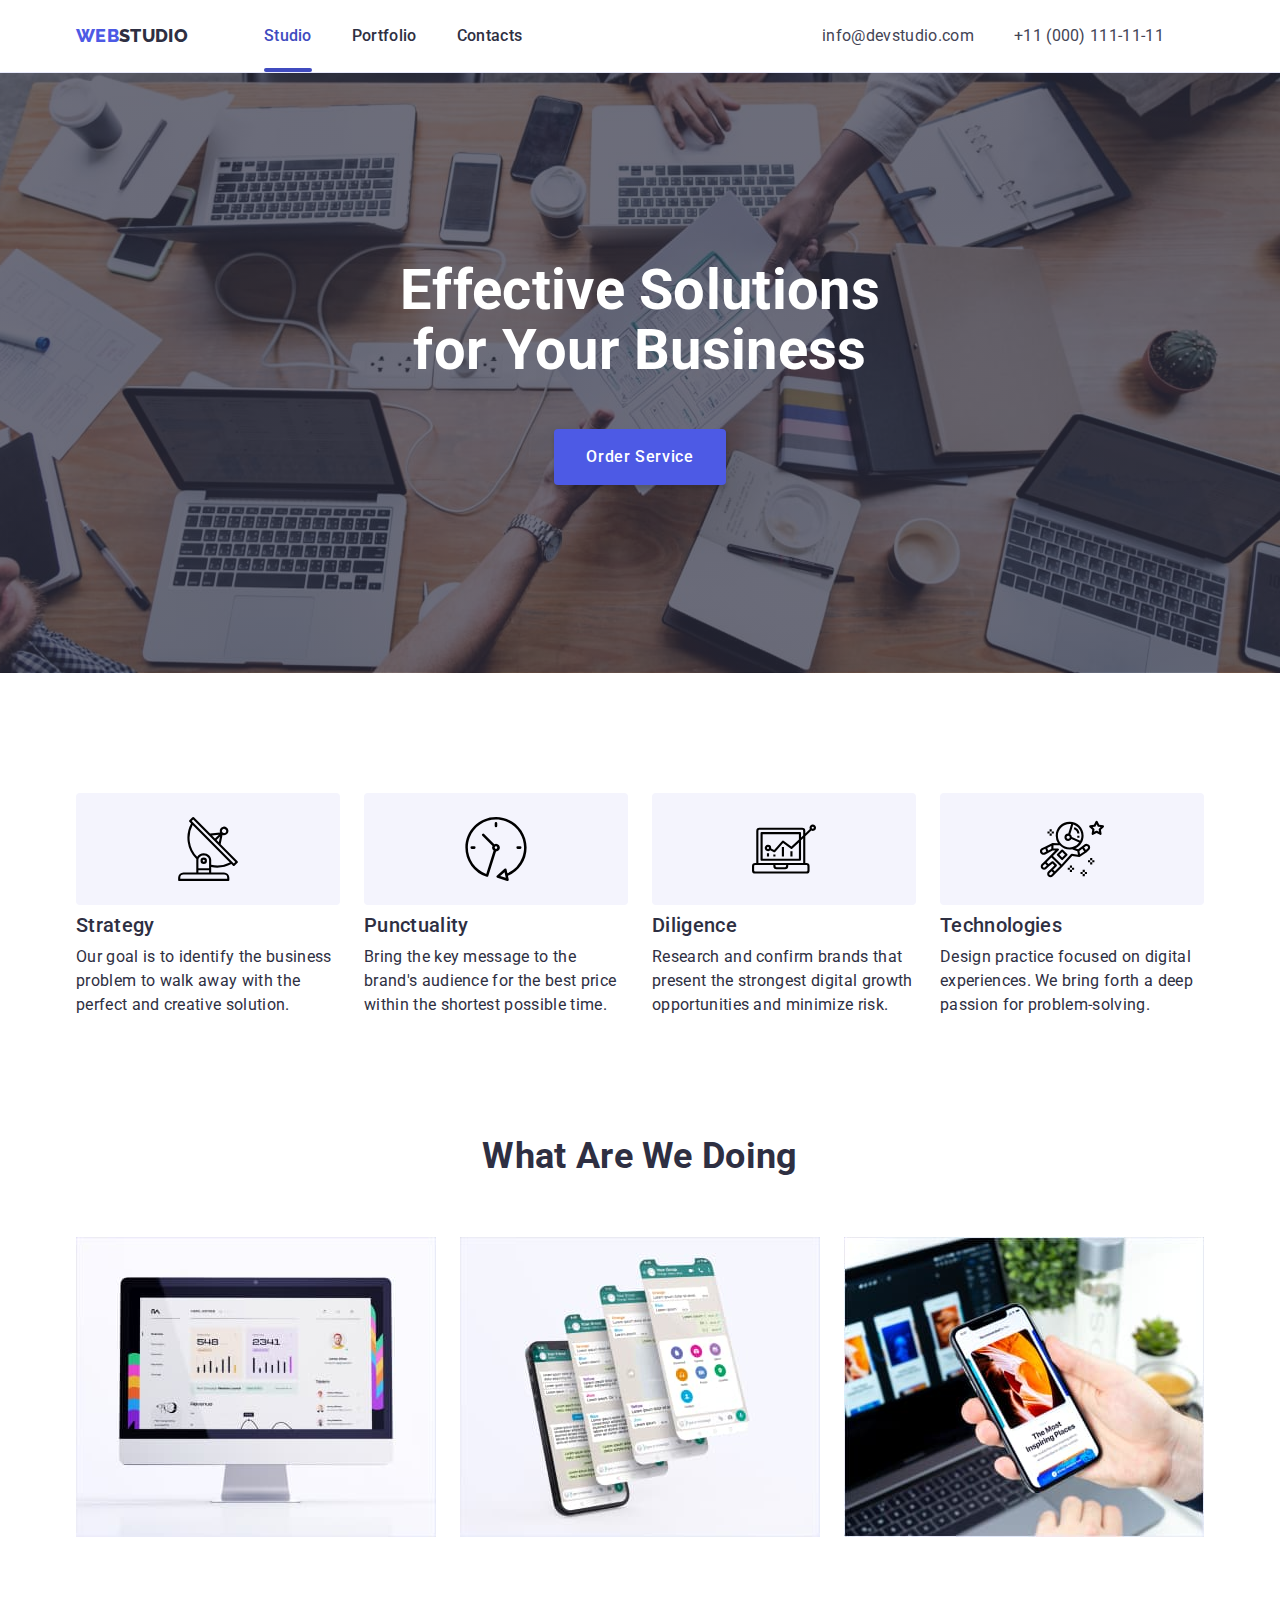
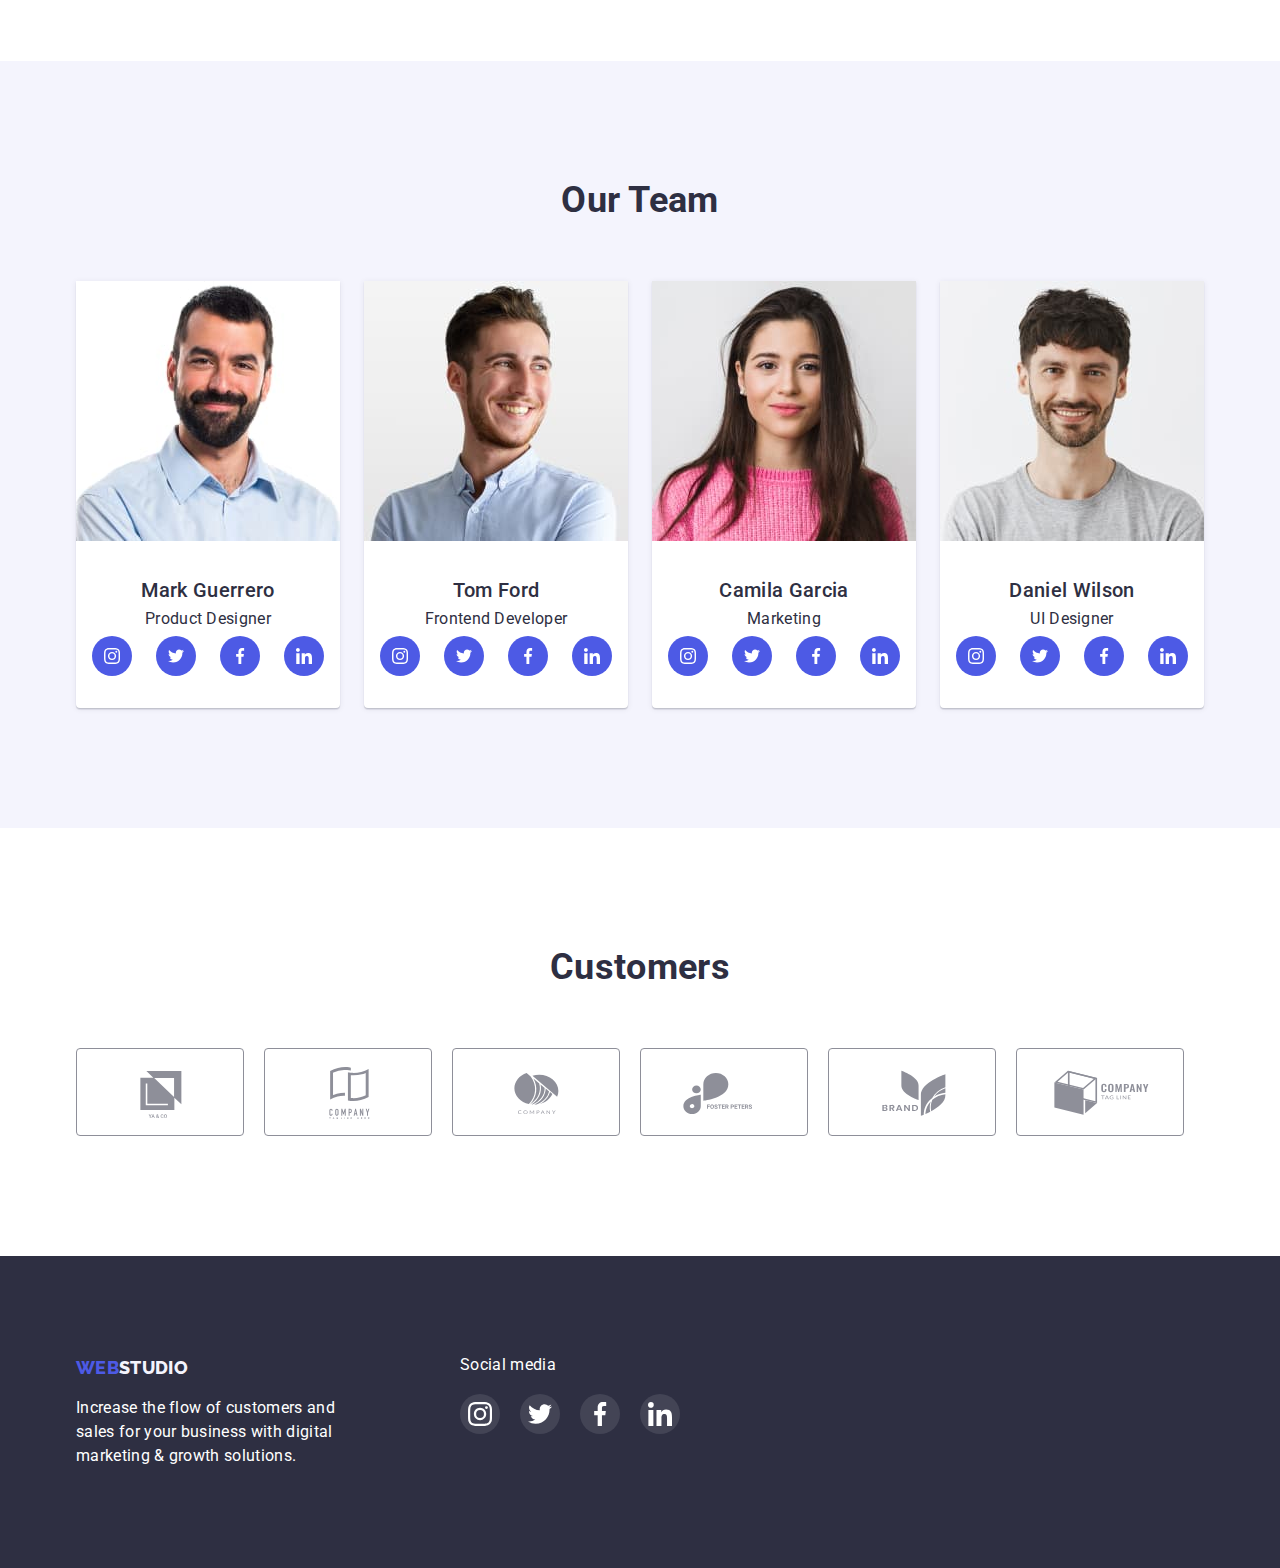
==== index.html @ 341cc543 "hw#6" ====
<!DOCTYPE html>
<html lang="en">

<head>
    <meta charset="UTF-8">
    <meta http-equiv="X-UA-Compatible" content="IE=edge">
    <meta name="viewport" content="width=device-width, initial-scale=1.0">
    <title>WebStudio</title>
    <link rel="stylesheet" href="https://cdn.jsdelivr.net/npm/modern-normalize@1.1.0/modern-normalize.min.css">
    <link rel="stylesheet" href="./css/styles.css">
    <link rel="preconnect" href="https://fonts.googleapis.com">
    <link rel="preconnect" href="https://fonts.gstatic.com" crossorigin>
    <link
        href="https://fonts.googleapis.com/css2?family=Raleway:wght@800&family=Roboto:wght@400;500;700;900&display=swap"
        rel="stylesheet">
</head>

<body>

    <!-- header -->

    <header>
        <div class="container header-div">
            <a class="logo point" href="./index.html">Web<span class="header-logo">Studio</span></a>
            <nav>
                <ul class="menu-list">
                    <li class="menu-items point">
                        <a class="menu-link current point" href="./index.html">Studio</a>
                    </li>

                    <li class="menu-items point">
                        <a class="menu-link point" href="./portfolio.html">Portfolio</a>
                    </li>

                    <li class="menu-items point">
                        <a class="menu-link point" href="#">Contacts</a>
                    </li>
                </ul>
            </nav>

            <address class="contact">
                <ul class="contact-list">
                    <li class="contact-items point">
                        <a class="contact-link point" href="mailto:info@devstudio.com">info@devstudio.com
                        </a>
                    </li>
                    <li class="contact-items point">
                        <a class="contact-link point" href="tel:+110001111111">+11 (000)
                            111-11-11
                        </a>
                    </li>
                </ul>
            </address>
        </div>

    </header>
    <main>

        <!-- hero -->

        <section class="hero">
            <div class="container">
                <h1 class="hero-title">Effective Solutions
                    for Your Business
                </h1>
                <button data-modal-open class="hero-btn" type="button">Order Service</button>
            </div>
        </section>


        <!-- quality -->

        <section class="section quality">
            <div class="container">
                <ul class="quality-list">
                    <li class="quality-items point">
                        <div class="svg">
                            <svg class="quality-img" width="64" height="64">
                                <use href="./images/icons.svg#icon-antenna"></use>
                            </svg>
                        </div>
                        <h3 class="text-title quality-title">Strategy</h3>
                        <p class="text">Our goal is to identify the business
                            problem to walk away with the perfect and creative solution.
                        </p>
                    </li>
                    <li class="quality-items point">
                        <div class="svg">
                            <svg class="quality-img" width="64" height="64">
                                <use href="./images/icons.svg#icon-clock"></use>
                            </svg>
                        </div>
                        <h3 class="text-title quality-title">Punctuality</h3>
                        <p class="text">Bring the key message to the brand's audience for the best price within the
                            shortest
                            possible
                            time.
                        </p>
                    </li>
                    <li class="quality-items point">
                        <div class="svg">
                            <svg class="quality-img" width="64" height="64">
                                <use href="./images/icons.svg#icon-diagram"></use>
                            </svg>
                        </div>
                        <h3 class="text-title quality-title">Diligence</h3>
                        <p class="text">Research and confirm brands that present the strongest digital growth
                            opportunities
                            and minimize
                            risk.
                        </p>
                    </li>
                    <li class="quality-items point">
                        <div class="svg">
                            <svg class="quality-img" width="64" height="64">
                                <use href="./images/icons.svg#icon-astronaut"></use>
                            </svg>
                        </div>
                        <h3 class="text-title quality-title">Technologies</h3>
                        <p class="text">Design practice focused on digital experiences. We bring forth a deep passion
                            for
                            problem-solving.
                        </p>
                    </li>
                </ul>
            </div>
        </section>



        <!-- specialization -->

        <section class="section specialization">
            <div class="container">
                <h2 class="section-title">What are we doing</h2>
                <ul class="specialization-list point">
                    <li class="specialization-items">
                        <img src="./images/desktop-computer.jpg" alt="desktop computer" width="360">
                    </li>
                    <li class="specialization-items">
                        <img src="./images/phone-screens.jpg" alt="phone screens" width="360">
                    </li>
                    <li class="specialization-items">
                        <img src="./images/phone-pc.jpg" alt="phone and PC connection" width="360">
                    </li>
                </ul>
            </div>
        </section>



        <!-- team -->

        <section class="section team">
            <div class="container">
                <h2 class="section-title">Our Team</h2>

                <ul class="team-list point">

                    <li class="team-items">
                        <img src="./images/photo-mark.jpg" alt="photo Mark" width="264">
                        <div class="wrap">
                            <h3 class="text-title">Mark Guerrero</h3>
                            <p class="team-text">Product Designer</p>
                            <ul class="team-contacts-list">
                                <li class="team-contacts point">
                                    <a href="https://www.instagram.com/" target="_blank"
                                        class="team-contacts-link" aria-label="Instagram">
                                        <svg class="team-contacts-icon" width="16px" height="16px">
                                            <use href="./images/icons.svg#icon-inst"></use>
                                        </svg>
                                    </a>
                                </li>
                                <li class="team-contacts point">
                                    <a href="https://twitter.com/" target="_blank"
                                        class="team-contacts-link" aria-label="Twitter">
                                        <svg class="team-contacts-icon" width="16px" height="16px">
                                            <use href="./images/icons.svg#icon-twt"></use>
                                        </svg>
                                    </a>
                                </li>
                                <li class="team-contacts point">
                                    <a href="https://www.facebook.com/" target="_blank"
                                        class="team-contacts-link" aria-label="Facebook">
                                        <svg class="team-contacts-icon" width="16px" height="16px">
                                            <use href="./images/icons.svg#icon-fb"></use>
                                        </svg>
                                    </a>
                                </li>
                                <li class="team-contacts point">
                                    <a href="https://www.linkedin.com/" target="_blank"
                                        class="team-contacts-link" aria-label="Linkedin">
                                        <svg class="team-contacts-icon" width="16px" height="16px">
                                            <use href="./images/icons.svg#icon-ld"></use>
                                        </svg>
                                    </a>
                                </li>
                            </ul>
                        </div>

                    </li>
                    <li class="team-items">
                        <img src="./images/photo-tom.jpg" alt="photo Tom" width="264">
                        <div class="wrap">
                            <h3 class="text-title">Tom Ford</h3>
                            <p class="team-text">Frontend Developer</p>
                            <ul class="team-contacts-list">
                                <li class="team-contacts point">
                                    <a href="https://www.instagram.com/" target="_blank"
                                        class="team-contacts-link" aria-label="Instagram">
                                        <svg class="team-contacts-icon" width="16px" height="16px">
                                            <use href="./images/icons.svg#icon-inst"></use>
                                        </svg>
                                    </a>
                                </li>
                                <li class="team-contacts point">
                                    <a href="https://twitter.com/" target="_blank"
                                        class="team-contacts-link" aria-label="Twitter">
                                        <svg class="team-contacts-icon" width="16px" height="16px">
                                            <use href="./images/icons.svg#icon-twt"></use>
                                        </svg>
                                    </a>
                                </li>
                                <li class="team-contacts point">
                                    <a href="https://www.facebook.com/" target="_blank"
                                        class="team-contacts-link" aria-label="Facebook">
                                        <svg class="team-contacts-icon" width="16px" height="16px">
                                            <use href="./images/icons.svg#icon-fb"></use>
                                        </svg>
                                    </a>
                                </li>
                                <li class="team-contacts point">
                                    <a href="https://www.linkedin.com/" target="_blank"
                                        class="team-contacts-link" aria-label="Linkedin">
                                        <svg class="team-contacts-icon" width="16px" height="16px">
                                            <use href="./images/icons.svg#icon-ld"></use>
                                        </svg>
                                    </a>
                                </li>
                            </ul>
                        </div>

                    </li>
                    <li class="team-items">
                        <img src="./images/photo-camila.jpg" alt="photo Camila" width="264">
                        <div class="wrap">
                            <h3 class="text-title">Camila Garcia</h3>
                            <p class="team-text">Marketing</p>
                            <ul class="team-contacts-list">
                                <li class="team-contacts point">
                                    <a href="https://www.instagram.com/" target="_blank"
                                        class="team-contacts-link" aria-label="Instagram">
                                        <svg class="team-contacts-icon" width="16px" height="16px">
                                            <use href="./images/icons.svg#icon-inst"></use>
                                        </svg>
                                    </a>
                                </li>
                                <li class="team-contacts point">
                                    <a href="https://twitter.com/" target="_blank"
                                        class="team-contacts-link" aria-label="Twitter">
                                        <svg class="team-contacts-icon" width="16px" height="16px">
                                            <use href="./images/icons.svg#icon-twt"></use>
                                        </svg>
                                    </a>
                                </li>
                                <li class="team-contacts point">
                                    <a href="https://www.facebook.com/" target="_blank"
                                        class="team-contacts-link" aria-label="Facebook">
                                        <svg class="team-contacts-icon" width="16px" height="16px">
                                            <use href="./images/icons.svg#icon-fb"></use>
                                        </svg>
                                    </a>
                                </li>
                                <li class="team-contacts point">
                                    <a href="https://www.linkedin.com/" target="_blank"
                                        class="team-contacts-link" aria-label="Linkedin">
                                        <svg class="team-contacts-icon" width="16px" height="16px">
                                            <use href="./images/icons.svg#icon-ld"></use>
                                        </svg>
                                    </a>
                                </li>
                            </ul>
                        </div>

                    </li>
                    <li class="team-items">
                        <img src="./images/photo-daniel.jpg" alt="photo Daniel" width="264">
                        <div class="wrap">
                            <h3 class="text-title">Daniel Wilson</h3>
                            <p class="team-text">UI Designer</p>
                            <ul class="team-contacts-list">
                                <li class="team-contacts point">
                                    <a href="https://www.instagram.com/" target="_blank"
                                        class="team-contacts-link" aria-label="Instagram">
                                        <svg class="team-contacts-icon" width="16px" height="16px">
                                            <use href="./images/icons.svg#icon-inst"></use>
                                        </svg>
                                    </a>
                                </li>
                                <li class="team-contacts point">
                                    <a href="https://twitter.com/" target="_blank"
                                        class="team-contacts-link" aria-label="Twitter">
                                        <svg class="team-contacts-icon" width="16px" height="16px">
                                            <use href="./images/icons.svg#icon-twt"></use>
                                        </svg>
                                    </a>
                                </li>
                                <li class="team-contacts point">
                                    <a href="https://www.facebook.com/" target="_blank"
                                        class="team-contacts-link" aria-label="Facebook">
                                        <svg class="team-contacts-icon" width="16px" height="16px">
                                            <use href="./images/icons.svg#icon-fb"></use>
                                        </svg>
                                    </a>
                                </li>
                                <li class="team-contacts point">
                                    <a href="https://www.linkedin.com/" target="_blank"
                                        class="team-contacts-link" aria-label="Linkedin">
                                        <svg class="team-contacts-icon" width="16px" height="16px">
                                            <use href="./images/icons.svg#icon-ld"></use>
                                        </svg>
                                    </a>
                                </li>
                            </ul>
                        </div>

                    </li>
                </ul>
            </div>
        </section>


        <!-- customers -->

        <section class="section customers">
            <div class="container">
                <h2 class="section-title">Customers</h2>
                <ul class="customers-list">
                    <li class="customers-items point">
                        <a href="#" class="customers-link" aria-label="company-1">
                            <svg class="customers-svg" width="104" height="56">
                                <use href="./images/icons.svg#icon-Logo-1"></use>
                            </svg>
                        </a>

                    </li>
                    <li class="customers-items point">
                        <a href="#" class="customers-link" aria-label="company-2">
                            <svg class="customers-svg" width="104px" height="56px">
                                <use href="./images/icons.svg#icon-Logo-2"></use>
                            </svg>
                        </a>
                    </li>
                    <li class="customers-items point">
                        <a href="#" class="customers-link" aria-label="company-3">
                            <svg class="customers-svg" width="104px" height="56px">
                                <use href="./images/icons.svg#icon-Logo-3"></use>
                            </svg>
                        </a>
                    </li>
                    <li class="customers-items point">
                        <a href="#" class="customers-link" aria-label="company-4">
                            <svg class="customers-svg" width="104px" height="56px">
                                <use href="./images/icons.svg#icon-Logo-4"></use>
                            </svg>
                        </a>
                    </li>
                    <li class="customers-items point">
                        <a href="#" class="customers-link" aria-label="company-5">
                            <svg class="customers-svg" width="104px" height="56px">
                                <use href="./images/icons.svg#icon-Logo-5"></use>
                            </svg>
                        </a>
                    </li>
                    <li class="customers-items point">
                        <a href="#" class="customers-link" aria-label="company-6">
                            <svg class="customers-svg" width="104px" height="56px">
                                <use href="./images/icons.svg#icon-Logo-6"></use>
                            </svg>
                        </a>
                    </li>
                </ul>
            </div>
        </section>
    </main>


    <!-- footer -->

    <footer class="foot">
        <div class="container cont-foot">
            <div class="logo-footer">
                <a class="logo-foot point" href="#">Web<span class="footer-logo">Studio</span></a>
                <p class="footer-text">Increase the flow of customers and sales for your business with digital marketing
                    &
                    growth solutions.
                </p>
            </div>

            <div class="foot-link">
                <p class="soc-text">Social media</p>
                <ul class="foot-list">
                    <li class="foot-soc">
                        <a href="https://www.instagram.com/" target="_blank" class="social-link"
                            aria-label="Instagram link">
                            <svg class="social-links" width="24px" height="24px">
                                <use href="./images/icons.svg#icon-inst"></use>
                            </svg>
                        </a>
                    </li>

                    <li class="foot-soc">
                        <a href="https://twitter.com/" target="_blank" class="social-link"
                            aria-label="Twitter link">
                            <svg class="social-links" width="24px" height="24px">
                                <use href="./images/icons.svg#icon-twt"></use>
                            </svg>
                        </a>
                    </li>
                    <li class="foot-soc">
                        <a href="https://www.facebook.com/" target="_blank" class="social-link"
                            aria-label="Facebook link">
                            <svg class="social-links" width="24px" height="24px">
                                <use href="./images/icons.svg#icon-fb"></use>
                            </svg>
                        </a>
                    </li>
                    <li class="foot-soc">
                        <a href="https://www.linkedin.com/" target="_blank" class="social-link"
                            aria-label="Linkedin link">
                            <svg class="social-links" width="24px" height="24px">
                                <use href="./images/icons.svg#icon-ld"></use>
                            </svg>
                        </a>
                    </li>
                </ul>
            </div>
        </div>
    </footer>
    <!-- modal window -->
    <div data-modal class="backdrop-modal is-hidden">
        <div class="modal">
            <button data-modal-close class="modal-btn" type="button">
                <svg class="modal-icon" width="8" height="8">
                    <use href="./images/icons.svg#close"></use>
                </svg>
            </button>
        </div>
    </div>
    <script src="./js/modal.js"></script>
</body>

</html>
---- css/styles.css ----
:root {
    --primary-text-color: #2E2F42;
    --link-color: #434455;
    --logo-btn-color: #4D5AE5;
    --hover-focus-color: #404BBF;
    --footerlogo-bcg-color: #F4F4FD;
    --white-color: #ffffff;
    --filter-btn: #E7E9FC;
    --hover-footer: #31D0AA;

}

body {
    font-family: "Roboto", sans-serif;
    letter-spacing: 0.02em;
    color: var(--primary-text-color);
    background-color: var(--white-color);
}

h1,
h2,
h3,
h4,
h5,
h6 {
    margin: 0;
    padding: 0;
}

p {
    margin: 0;
    padding: 0;
}

ul {
    margin: 0;
    padding: 0;
}

/* контейнер задає область контенту */
.container {
    width: 1158px;
    padding-left: 15px;
    padding-right: 15px;
    margin-left: auto;
    margin-right: auto;
}

/* приховати підкреслення/крапку */
.point {
    text-decoration: none;
    list-style-type: none;
}




/* header */

header {
    border-bottom: 1px solid var(--filter-btn);
}

.logo {
    font-family: "Raleway", sans-serif;
    font-weight: 800;
    font-size: 18px;
    line-height: 1.33;
    color: var(--logo-btn-color);
    text-transform: uppercase;
}

.header-logo {
    color: var(--primary-text-color);
}

.header-div {
    display: flex;
    align-items: center;
}


.footer-logo {
    color: var(--footerlogo-bcg-color);
}

.menu-list {
    font-family: 'Roboto';
    font-weight: 500;
    font-size: 16px;
    line-height: 1.5;
    letter-spacing: 0.02em;
    color: var(--primary-text-color);
    display: flex;
    margin-left: 76px;
}

.menu-link {
    color: var(--primary-text-color);
    display: block;
    padding: 24px 0;
    margin-right: 40px;
    position: relative;
    transition-duration: 250ms;
    transition-property: color;
    transition-timing-function: cubic-bezier(0.4, 0, 0.2, 1);

}

.menu-link:hover,
.menu-link:focus {
    color: var(--hover-focus-color);
}

.current {
    color: var(--hover-focus-color);
}

.menu-link.current::after {
    position: absolute;
    bottom: 0;
    content: '';
    display: block;
    width: 100%;
    height: 4px;
    border-radius: 4px;
    background-color: var(--hover-focus-color);
}

.contact {
    margin-left: auto;
}


.contact-list {
    line-height: 1.5;
    letter-spacing: 0.02em;
    color: var(--link-color);
    display: flex;
}

.contact-link {
    font-style: normal;
    color: var(--link-color);
    display: block;
    transition-duration: 250ms;
    transition-property: color;
    transition-timing-function: cubic-bezier(0.4, 0, 0.2, 1);
}

.contact-link:hover,
.contact-link:focus {
    color: var(--hover-focus-color);
}

.contact-items {
    margin-right: 40px;
}

/* hero */
.hero {
    background-color: var(--primary-text-color);
    padding-top: 188px;
    padding-bottom: 188px;
    text-align: center;
    background-image: linear-gradient(rgba(46, 47, 66, 0.7), rgba(46, 47, 66, 0.7)), url(../images/hero/people-office\ 1.jpg);
    max-width: 1440px;
    background-repeat: no-repeat;
    background-position: center;
    margin-left: auto;
    margin-right: auto;
}

.backdrop {
    background-image: linear-gradient(rgba(46, 47, 66, 0.7), rgba(46, 47, 66, 0.7)), url(../images/hero/people-office\ 1.jpg);
    background-repeat: no-repeat;
    text-align: center;
    width: 100%;
    height: 100%;
}

.hero-title {
    font-size: 56px;
    line-height: 1.07;
    text-align: center;
    color: var(--white-color);
    margin-bottom: 48px;
    max-width: 496px;
    margin-left: auto;
    margin-right: auto;
}

.hero-btn {
    background-color: var(--logo-btn-color);
    color: var(--white-color);
    font-family: 'Roboto', sans-serif;
    font-weight: 500;
    font-size: 16px;
    line-height: 1.5;
    letter-spacing: 0.04em;
    cursor: pointer;
    box-shadow: 0px 4px 4px rgba(0, 0, 0, 0.15);
    border-radius: 4px;
    border: none;
    padding: 16px 32px;
    transition-duration: 250ms;
    transition-property: background, box-shadow;
    transition-timing-function: cubic-bezier(0.4, 0, 0.2, 1);
}

.hero-btn:hover,
.hero-btn:focus {
    background: var(--hover-focus-color);
    box-shadow: 0px 1px 6px rgba(46, 47, 66, 0.08);
    border-radius: 4px;
    letter-spacing: 0.04em;

}

.text-title {
    font-weight: 500;
    font-size: 20px;
    line-height: 1.2;
}

.text {
    font-size: 16px;
    line-height: 1.5;
    margin-top: 8px;
}

.section-title {
    font-size: 36px;
    line-height: 1.11;
    text-align: center;
    text-transform: capitalize;
    margin-bottom: 60px;
}

.section {
    padding-top: 120px;
    padding-bottom: 120px;
}

.quality-list {
    display: flex;
    gap: 24px;
}

.quality-items {
    flex-basis: calc((100% - 24px)/4);

}

.quality-title {
    margin-bottom: 8px;
}

.specialization {
    padding-top: 0;
}

.specialization-list {
    display: flex;
    gap: 24px;
}

/* team */

.team {
    background-color: var(--footerlogo-bcg-color);
}

.team-items {
    background-color: var(--white-color);
    flex-basis: calc((100%-72px)/4);
    box-shadow: 0px 1px 6px rgba(46, 47, 66, 0.08), 0px 1px 1px rgba(46, 47, 66, 0.16), 0px 2px 1px rgba(46, 47, 66, 0.08);
    border-radius: 0px 0px 4px 4px;
}

.team-list {
    display: flex;
    gap: 24px;
}

.wrap {
    padding: 32px 0;
    text-align: center;
}

.team-text {
    margin-top: 8px;
}

/* footer */

.foot {
    background-color: var(--primary-text-color);
    padding-top: 100px;
    padding-bottom: 100px;

}

.footer-text {
    color: var(--white-color);
    font-size: 16px;
    line-height: 1.5;
    letter-spacing: 0.02em;
    width: 264px;
}

.logo-foot {
    font-family: "Raleway", sans-serif;
    font-weight: 800;
    font-size: 18px;
    line-height: 1.33;
    color: var(--logo-btn-color);
    text-transform: uppercase;
    margin-bottom: 16px;
    display: block;

}

.cont-foot {
    display: flex;
    gap: 120px;
}

.foot-soc {
    color: var(--white-color);
    margin-bottom: 16px;
    font-weight: 500;
    line-height: calc(24/16);
    list-style: none;
    float: left;
}

.soc-text {
    color: var(--white-color);
    margin-bottom: 20px;
}

.foot-list {
    display: flex;
    gap: 20px;
    float: left;
}

.foot-soc:last-child {
    margin-right: 0;
}

.social-link {
    display: flex;
    fill: var(--white-color);
    background-color: var(--link-color);
    border-radius: 50%;
    width: 40px;
    height: 40px;
    justify-content: center;
    align-items: center;
    transition-duration: 250ms;
    transition-property: background-color;
    transition-timing-function: cubic-bezier(0.4, 0, 0.2, 1);
}

.social-link:hover,
.social-link:focus {
    background-color: var(--hover-footer);
}




/* portfolio*/


.filters-btn {
    background-color: var(--footerlogo-bcg-color);
    color: var(--logo-btn-color);
    font-family: 'Roboto', sans-serif;
    font-weight: 500;
    font-size: 16px;
    line-height: 1.5;
    letter-spacing: 0.04em;
    cursor: pointer;
    border: 1px solid var(--filter-btn);
    border-radius: 4px;
    padding: 11px 23px;
    transition-duration: 250ms;
    transition-property: background, color, border-color, box-shadow;
    transition-timing-function: cubic-bezier(0.4, 0, 0.2, 1);

}

.filters-btn:hover,
.filters-btn:focus {
    background: var(--hover-focus-color);
    color: var(--white-color);
    box-shadow: 0px 1px 6px rgba(46, 47, 66, 0.58);
    border-color: var(--hover-focus-color);

}

.portfolio {
    padding-top: 96px;
}

.filters-list {
    display: flex;
    justify-content: center;
    margin-bottom: 72px;
}

.filters-items {
    margin-right: 24px;
}

.filters-items:hover {
    box-shadow: 0px 1px 6px rgba(46, 47, 66, 0.18);
}

.port-img {
    display: block;
    min-width: 100%;
    height: auto;
}

.img-list {
    display: flex;
    flex-wrap: wrap;
    row-gap: 48px;
    column-gap: 24px;
}

.img-items {
    flex-basis: calc((100% - 48px) / 3);
}

.portfolio-link {
    display: block;
    position: relative;
}

.portfolio-link:hover {
    box-shadow: 0px 1px 6px rgba(46, 47, 66, 0.08), 0px 1px 1px rgba(46, 47, 66, 0.16), 0px 2px 1px rgba(46, 47, 66, 0.08);
}

.portfolio-link:hover .overlay,
.portfolio-link:focus .overlay{
transform: translate(0, 0);
}

.overlay {
    position: absolute;
    top: 0;
    left: 0;
    width: 100%;
    height: 100%;
    overflow: auto;
    transform: translate(0, 100%);
    transition: transform 250ms linear;
    background-color: hsla(235, 75%, 60%, 0.95);
    font-size: 20px;
    color: var(--white-color);
    padding-top: 40px;
    padding-left: 50px;
}


.port-wrapper {
    display: block;
    position: relative;
    overflow: hidden;
}

.delineation {
    padding: 32px 16px;
    border: 1px solid var(--filter-btn);
    border-top: none;
    color: var(--primary-text-color);
}

.svg {
    display: flex;
    justify-content: center;
    align-items: center;
    margin-bottom: 8px;
    height: 112px;
    border-radius: 4px;
    background-color: var(--footerlogo-bcg-color);
}


.customers-list {
    display: flex;

}

.customers-items {
    flex-basis: calc((100% - 24px) / 5);

}



.customers-link {
    display: flex;
    align-items: center;
    justify-content: center;
    border: 1px solid #8E8F99;
    border-radius: 4px;
    width: 168px;
    height: 88px;
    color: #8E8F99;
    transition-duration: 250ms;
    transition-property: color, border-color;
    transition-timing-function: cubic-bezier(0.4, 0, 0.2, 1);
}

.customers-link:hover,
.customers-link:focus {
    border-color: var(--hover-focus-color);
    color: var(--hover-focus-color);
}

.customers-svg {
    fill: currentColor;
}

.team-contacts {
    width: 40px;
    height: 40px;
    padding-left: 0;
}

.team-contacts-list {
    display: flex;
    gap: 24px;
    justify-content: center;
    padding-top: 8px;
}

.team-contacts-link {
    display: flex;
    align-items: center;
    justify-content: center;
    width: 40px;
    height: 40px;
    background-color: var(--logo-btn-color);
    border-radius: 50%;
    transition-duration: 250ms;
    transition-property: background-color;
    transition-timing-function: cubic-bezier(0.4, 0, 0.2, 1);
}

.team-contacts-link:hover,
.team-contacts-link:focus {
    background-color: var(--hover-focus-color);
}

.team-contacts-icon {
    fill: var(--white-color);
}



/* modal window */
.backdrop-modal {
    position: fixed;
    background-color: rgba(46, 47, 66, 0.4);
    width: 100%;
    height: 100%;
    top: 0;
    left: 0;
    transition: opacity 250ms cubic-bezier(0.4, 0, 0.2, 1), visibility 250ms cubic-bezier(0.4, 0, 0.2, 1);
}

.backdrop-modal.is-hidden {
    visibility: hidden;
    opacity: 0;
    pointer-events: none;
}

.modal {
    position: absolute;
    top: 28%;
    left: 50%;
    transform: translate(-50%, -50%);
    width: 408px;
    min-height: 576px;
    background: #FCFCFC;
    box-shadow: 0px 1px 1px rgba(0, 0, 0, 0.14), 0px 1px 3px rgba(0, 0, 0, 0.12), 0px 2px 1px rgba(0, 0, 0, 0.2);
    border-radius: 4px;
}

.modal-btn {
    position: absolute;
    top: 24px;
    right: 24px;
    display: flex;
    align-items: center;
    justify-content: center;
    cursor: pointer;
    padding: 0;
    width: 24px;
    height: 24px;
    border-radius: 50%;
    background: #E7E9FC;
    border: 1px solid rgba(0, 0, 0, 0.1);
}
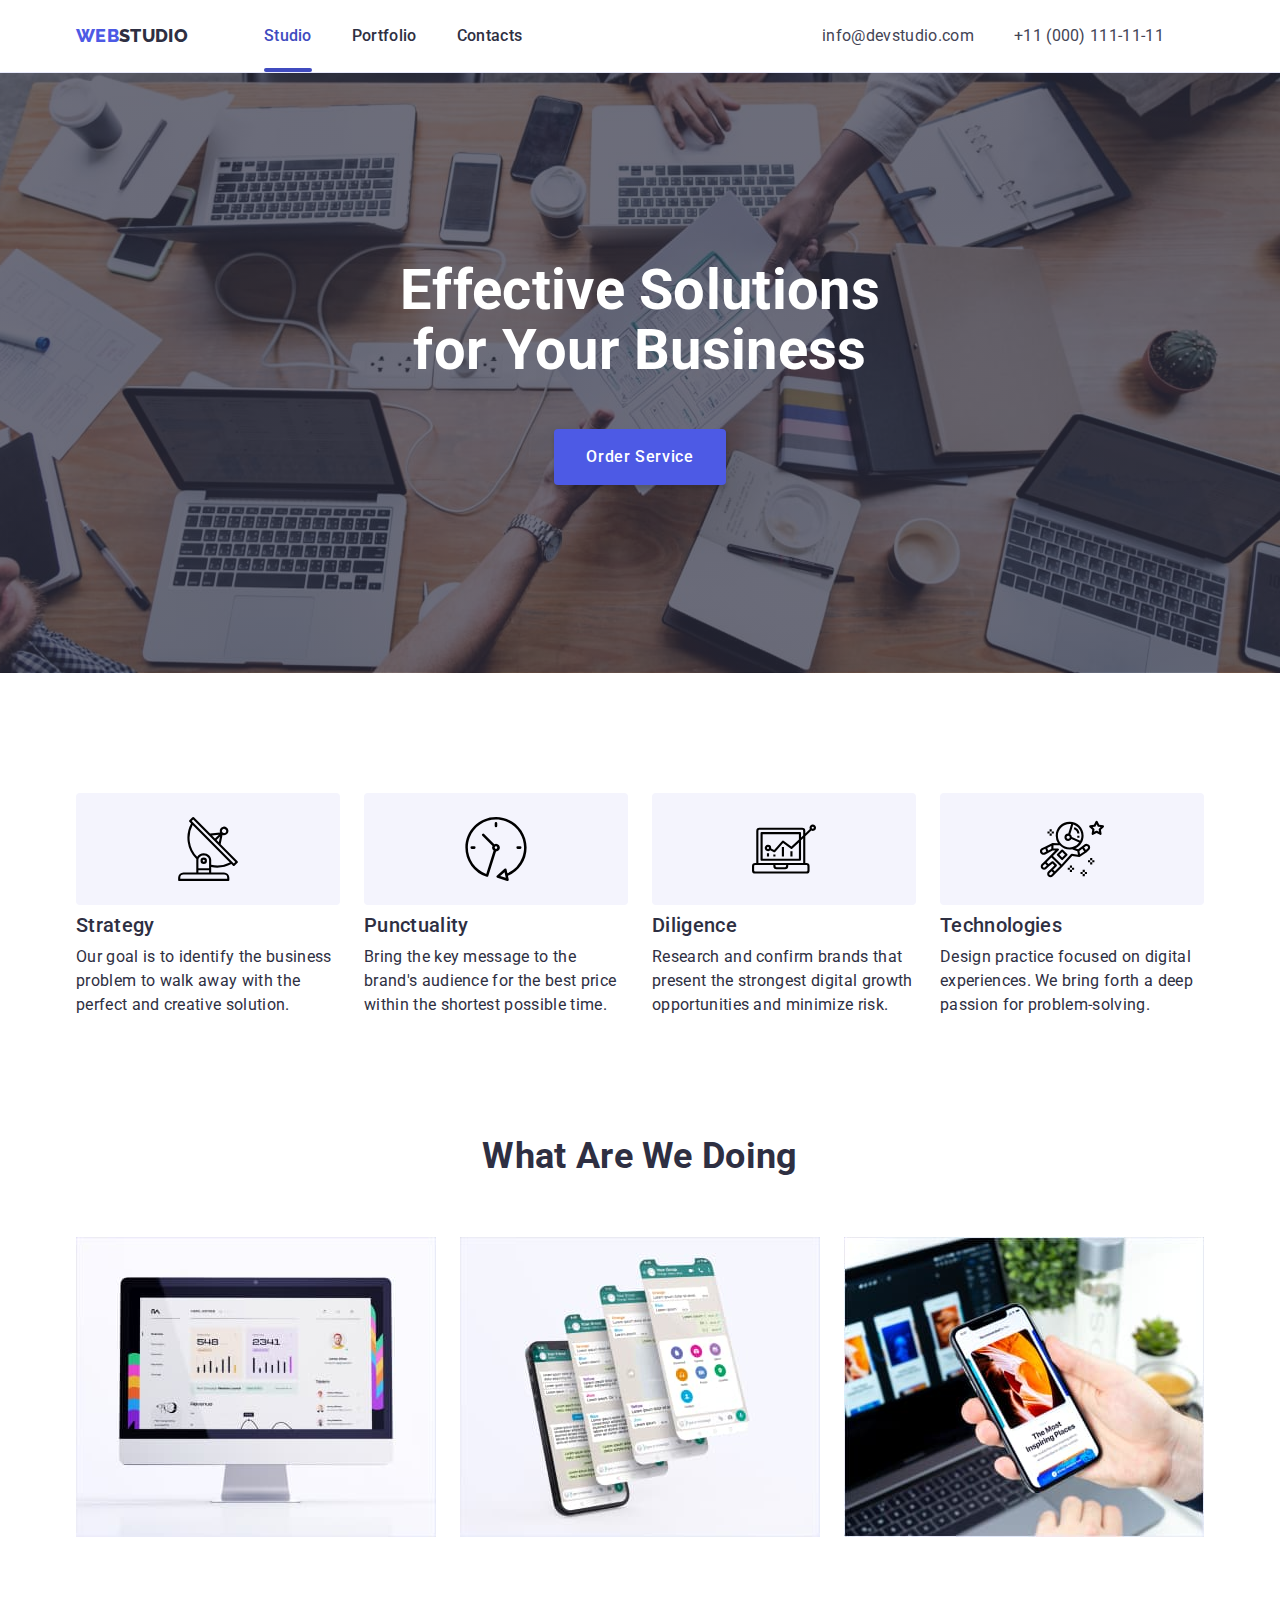
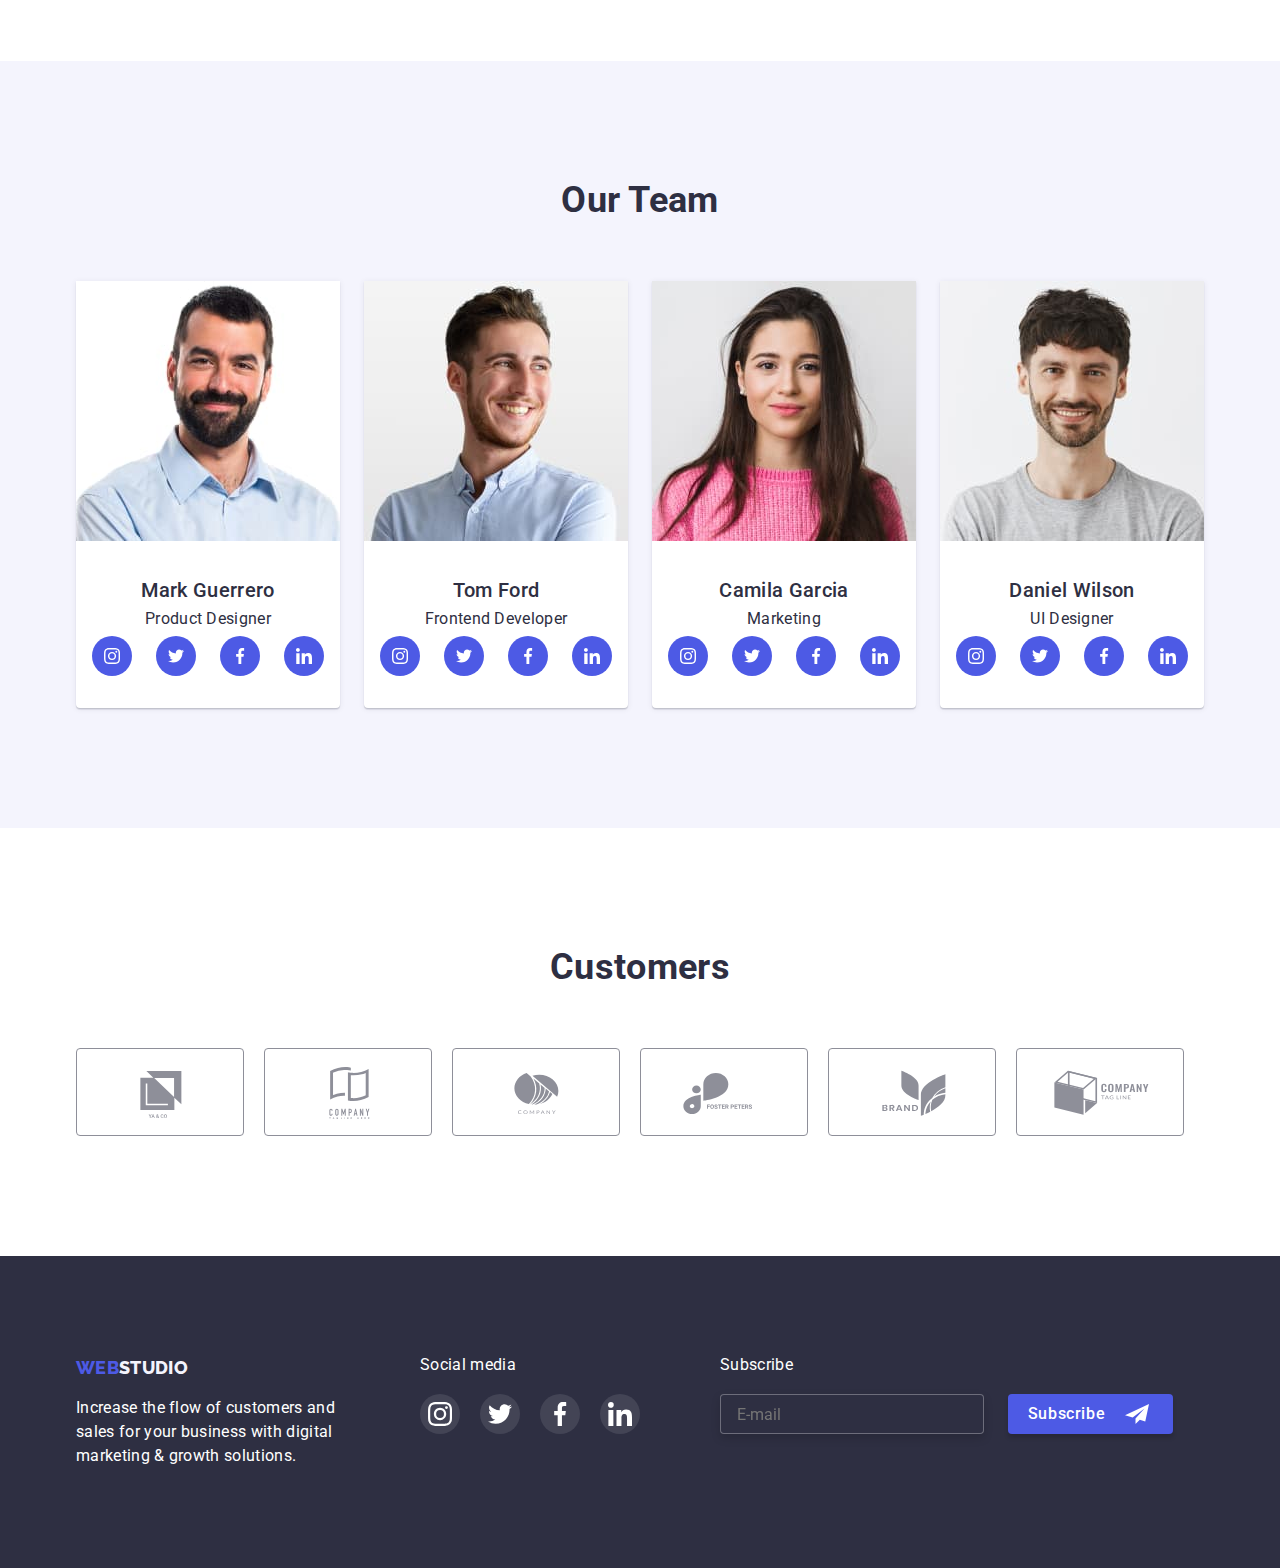
==== commit b53cc6f0: "hw #6" ====
--- a/index.html
+++ b/index.html
@@ -164,32 +164,32 @@
                             <p class="team-text">Product Designer</p>
                             <ul class="team-contacts-list">
                                 <li class="team-contacts point">
-                                    <a href="https://www.instagram.com/" target="_blank"
-                                        class="team-contacts-link" aria-label="Instagram">
+                                    <a href="https://www.instagram.com/" target="_blank" class="team-contacts-link"
+                                        aria-label="Instagram">
                                         <svg class="team-contacts-icon" width="16px" height="16px">
                                             <use href="./images/icons.svg#icon-inst"></use>
                                         </svg>
                                     </a>
                                 </li>
                                 <li class="team-contacts point">
-                                    <a href="https://twitter.com/" target="_blank"
-                                        class="team-contacts-link" aria-label="Twitter">
+                                    <a href="https://twitter.com/" target="_blank" class="team-contacts-link"
+                                        aria-label="Twitter">
                                         <svg class="team-contacts-icon" width="16px" height="16px">
                                             <use href="./images/icons.svg#icon-twt"></use>
                                         </svg>
                                     </a>
                                 </li>
                                 <li class="team-contacts point">
-                                    <a href="https://www.facebook.com/" target="_blank"
-                                        class="team-contacts-link" aria-label="Facebook">
+                                    <a href="https://www.facebook.com/" target="_blank" class="team-contacts-link"
+                                        aria-label="Facebook">
                                         <svg class="team-contacts-icon" width="16px" height="16px">
                                             <use href="./images/icons.svg#icon-fb"></use>
                                         </svg>
                                     </a>
                                 </li>
                                 <li class="team-contacts point">
-                                    <a href="https://www.linkedin.com/" target="_blank"
-                                        class="team-contacts-link" aria-label="Linkedin">
+                                    <a href="https://www.linkedin.com/" target="_blank" class="team-contacts-link"
+                                        aria-label="Linkedin">
                                         <svg class="team-contacts-icon" width="16px" height="16px">
                                             <use href="./images/icons.svg#icon-ld"></use>
                                         </svg>
@@ -206,32 +206,32 @@
                             <p class="team-text">Frontend Developer</p>
                             <ul class="team-contacts-list">
                                 <li class="team-contacts point">
-                                    <a href="https://www.instagram.com/" target="_blank"
-                                        class="team-contacts-link" aria-label="Instagram">
+                                    <a href="https://www.instagram.com/" target="_blank" class="team-contacts-link"
+                                        aria-label="Instagram">
                                         <svg class="team-contacts-icon" width="16px" height="16px">
                                             <use href="./images/icons.svg#icon-inst"></use>
                                         </svg>
                                     </a>
                                 </li>
                                 <li class="team-contacts point">
-                                    <a href="https://twitter.com/" target="_blank"
-                                        class="team-contacts-link" aria-label="Twitter">
+                                    <a href="https://twitter.com/" target="_blank" class="team-contacts-link"
+                                        aria-label="Twitter">
                                         <svg class="team-contacts-icon" width="16px" height="16px">
                                             <use href="./images/icons.svg#icon-twt"></use>
                                         </svg>
                                     </a>
                                 </li>
                                 <li class="team-contacts point">
-                                    <a href="https://www.facebook.com/" target="_blank"
-                                        class="team-contacts-link" aria-label="Facebook">
+                                    <a href="https://www.facebook.com/" target="_blank" class="team-contacts-link"
+                                        aria-label="Facebook">
                                         <svg class="team-contacts-icon" width="16px" height="16px">
                                             <use href="./images/icons.svg#icon-fb"></use>
                                         </svg>
                                     </a>
                                 </li>
                                 <li class="team-contacts point">
-                                    <a href="https://www.linkedin.com/" target="_blank"
-                                        class="team-contacts-link" aria-label="Linkedin">
+                                    <a href="https://www.linkedin.com/" target="_blank" class="team-contacts-link"
+                                        aria-label="Linkedin">
                                         <svg class="team-contacts-icon" width="16px" height="16px">
                                             <use href="./images/icons.svg#icon-ld"></use>
                                         </svg>
@@ -248,32 +248,32 @@
                             <p class="team-text">Marketing</p>
                             <ul class="team-contacts-list">
                                 <li class="team-contacts point">
-                                    <a href="https://www.instagram.com/" target="_blank"
-                                        class="team-contacts-link" aria-label="Instagram">
+                                    <a href="https://www.instagram.com/" target="_blank" class="team-contacts-link"
+                                        aria-label="Instagram">
                                         <svg class="team-contacts-icon" width="16px" height="16px">
                                             <use href="./images/icons.svg#icon-inst"></use>
                                         </svg>
                                     </a>
                                 </li>
                                 <li class="team-contacts point">
-                                    <a href="https://twitter.com/" target="_blank"
-                                        class="team-contacts-link" aria-label="Twitter">
+                                    <a href="https://twitter.com/" target="_blank" class="team-contacts-link"
+                                        aria-label="Twitter">
                                         <svg class="team-contacts-icon" width="16px" height="16px">
                                             <use href="./images/icons.svg#icon-twt"></use>
                                         </svg>
                                     </a>
                                 </li>
                                 <li class="team-contacts point">
-                                    <a href="https://www.facebook.com/" target="_blank"
-                                        class="team-contacts-link" aria-label="Facebook">
+                                    <a href="https://www.facebook.com/" target="_blank" class="team-contacts-link"
+                                        aria-label="Facebook">
                                         <svg class="team-contacts-icon" width="16px" height="16px">
                                             <use href="./images/icons.svg#icon-fb"></use>
                                         </svg>
                                     </a>
                                 </li>
                                 <li class="team-contacts point">
-                                    <a href="https://www.linkedin.com/" target="_blank"
-                                        class="team-contacts-link" aria-label="Linkedin">
+                                    <a href="https://www.linkedin.com/" target="_blank" class="team-contacts-link"
+                                        aria-label="Linkedin">
                                         <svg class="team-contacts-icon" width="16px" height="16px">
                                             <use href="./images/icons.svg#icon-ld"></use>
                                         </svg>
@@ -290,32 +290,32 @@
                             <p class="team-text">UI Designer</p>
                             <ul class="team-contacts-list">
                                 <li class="team-contacts point">
-                                    <a href="https://www.instagram.com/" target="_blank"
-                                        class="team-contacts-link" aria-label="Instagram">
+                                    <a href="https://www.instagram.com/" target="_blank" class="team-contacts-link"
+                                        aria-label="Instagram">
                                         <svg class="team-contacts-icon" width="16px" height="16px">
                                             <use href="./images/icons.svg#icon-inst"></use>
                                         </svg>
                                     </a>
                                 </li>
                                 <li class="team-contacts point">
-                                    <a href="https://twitter.com/" target="_blank"
-                                        class="team-contacts-link" aria-label="Twitter">
+                                    <a href="https://twitter.com/" target="_blank" class="team-contacts-link"
+                                        aria-label="Twitter">
                                         <svg class="team-contacts-icon" width="16px" height="16px">
                                             <use href="./images/icons.svg#icon-twt"></use>
                                         </svg>
                                     </a>
                                 </li>
                                 <li class="team-contacts point">
-                                    <a href="https://www.facebook.com/" target="_blank"
-                                        class="team-contacts-link" aria-label="Facebook">
+                                    <a href="https://www.facebook.com/" target="_blank" class="team-contacts-link"
+                                        aria-label="Facebook">
                                         <svg class="team-contacts-icon" width="16px" height="16px">
                                             <use href="./images/icons.svg#icon-fb"></use>
                                         </svg>
                                     </a>
                                 </li>
                                 <li class="team-contacts point">
-                                    <a href="https://www.linkedin.com/" target="_blank"
-                                        class="team-contacts-link" aria-label="Linkedin">
+                                    <a href="https://www.linkedin.com/" target="_blank" class="team-contacts-link"
+                                        aria-label="Linkedin">
                                         <svg class="team-contacts-icon" width="16px" height="16px">
                                             <use href="./images/icons.svg#icon-ld"></use>
                                         </svg>
@@ -387,6 +387,7 @@
 
     <!-- footer -->
 
+    <!-- Footer Logo -->
     <footer class="foot">
         <div class="container cont-foot">
             <div class="logo-footer">
@@ -396,7 +397,7 @@
                     growth solutions.
                 </p>
             </div>
-
+            <!-- Footer Social Links -->
             <div class="foot-link">
                 <p class="soc-text">Social media</p>
                 <ul class="foot-list">
@@ -408,10 +409,8 @@
                             </svg>
                         </a>
                     </li>
-
                     <li class="foot-soc">
-                        <a href="https://twitter.com/" target="_blank" class="social-link"
-                            aria-label="Twitter link">
+                        <a href="https://twitter.com/" target="_blank" class="social-link" aria-label="Twitter link">
                             <svg class="social-links" width="24px" height="24px">
                                 <use href="./images/icons.svg#icon-twt"></use>
                             </svg>
@@ -434,6 +433,19 @@
                         </a>
                     </li>
                 </ul>
+            </div>
+            <!-- Footer Subscribe -->
+            <div class="subscribe">
+                <p class="soc-text">Subscribe</p>
+                <div class="subscribe-input">
+                    <label for="Subscribe"></label>
+                    <input type="text" name="Subscribe" placeholder="E-mail">
+                    <button class="subscribe-btn" type="submit">Subscribe
+                        <svg class="svg-tg" width="24px" height="24px">
+                            <use href="./images/icons.svg#icon-tg"></use>
+                        </svg>
+                    </button>
+                </div>
             </div>
         </div>
     </footer>
@@ -445,6 +457,37 @@
                     <use href="./images/icons.svg#close"></use>
                 </svg>
             </button>
+            <p class="modal-title">Leave your contacts and we will call you back</p>
+           
+            <ul class="input-modal point">
+                <li>
+                    <label for="name">
+                        <input type="text" name="name" placeholder="Name">
+                    </label>
+                </li>
+                <li>
+                    <label for="phone">
+                        <input type="tel" name="phone" placeholder="Phone">
+                    </label>
+                </li>
+                <li>
+                    <label for="mail">
+                        <input type="email" name="mail" placeholder="Email">
+                    </label>
+                </li>
+                <li>
+                    <label for="comment">
+                        <input type="text" name="comment" placeholder="Comment">
+                    </label>
+                </li>
+            </ul>
+
+            <label for="checkbox">I accept the terms and conditions of the Privacy Policy
+                <input type="checkbox" name="checkbox">
+            </label>
+
+            <button class="send-btn" type="submit">Send</button>
+            
         </div>
     </div>
     <script src="./js/modal.js"></script>
--- a/css/styles.css
+++ b/css/styles.css
@@ -52,15 +52,12 @@
     list-style-type: none;
 }
 
-
-
-
 /* header */
-
 header {
     border-bottom: 1px solid var(--filter-btn);
 }
 
+/* header logo */
 .logo {
     font-family: "Raleway", sans-serif;
     font-weight: 800;
@@ -79,11 +76,12 @@
     align-items: center;
 }
 
-
+/* footer logo */
 .footer-logo {
     color: var(--footerlogo-bcg-color);
 }
 
+/* header-menu */
 .menu-list {
     font-family: 'Roboto';
     font-weight: 500;
@@ -104,7 +102,6 @@
     transition-duration: 250ms;
     transition-property: color;
     transition-timing-function: cubic-bezier(0.4, 0, 0.2, 1);
-
 }
 
 .menu-link:hover,
@@ -112,6 +109,7 @@
     color: var(--hover-focus-color);
 }
 
+/* підкреслення поточної сторінки */
 .current {
     color: var(--hover-focus-color);
 }
@@ -127,10 +125,11 @@
     background-color: var(--hover-focus-color);
 }
 
+/* header contact */
+
 .contact {
     margin-left: auto;
 }
-
 
 .contact-list {
     line-height: 1.5;
@@ -158,6 +157,7 @@
 }
 
 /* hero */
+
 .hero {
     background-color: var(--primary-text-color);
     padding-top: 188px;
@@ -214,8 +214,9 @@
     box-shadow: 0px 1px 6px rgba(46, 47, 66, 0.08);
     border-radius: 4px;
     letter-spacing: 0.04em;
-
-}
+}
+
+/* quality */
 
 .text-title {
     font-weight: 500;
@@ -290,6 +291,74 @@
 
 .team-text {
     margin-top: 8px;
+}
+
+.team-contacts {
+    width: 40px;
+    height: 40px;
+    padding-left: 0;
+}
+
+.team-contacts-list {
+    display: flex;
+    gap: 24px;
+    justify-content: center;
+    padding-top: 8px;
+}
+
+.team-contacts-link {
+    display: flex;
+    align-items: center;
+    justify-content: center;
+    width: 40px;
+    height: 40px;
+    background-color: var(--logo-btn-color);
+    border-radius: 50%;
+    transition-duration: 250ms;
+    transition-property: background-color;
+    transition-timing-function: cubic-bezier(0.4, 0, 0.2, 1);
+}
+
+.team-contacts-link:hover,
+.team-contacts-link:focus {
+    background-color: var(--hover-focus-color);
+}
+
+.team-contacts-icon {
+    fill: var(--white-color);
+}
+
+/* customers */
+.customers-list {
+    display: flex;
+}
+
+.customers-items {
+    flex-basis: calc((100% - 24px) / 5);
+}
+
+.customers-link {
+    display: flex;
+    align-items: center;
+    justify-content: center;
+    border: 1px solid #8E8F99;
+    border-radius: 4px;
+    width: 168px;
+    height: 88px;
+    color: #8E8F99;
+    transition-duration: 250ms;
+    transition-property: color, border-color;
+    transition-timing-function: cubic-bezier(0.4, 0, 0.2, 1);
+}
+
+.customers-link:hover,
+.customers-link:focus {
+    border-color: var(--hover-focus-color);
+    color: var(--hover-focus-color);
+}
+
+.customers-svg {
+    fill: currentColor;
 }
 
 /* footer */
@@ -318,14 +387,14 @@
     text-transform: uppercase;
     margin-bottom: 16px;
     display: block;
-
 }
 
 .cont-foot {
     display: flex;
-    gap: 120px;
-}
-
+    gap: 80px;
+}
+
+/* footer social */
 .foot-soc {
     color: var(--white-color);
     margin-bottom: 16px;
@@ -373,7 +442,6 @@
 
 
 /* portfolio*/
-
 
 .filters-btn {
     background-color: var(--footerlogo-bcg-color);
@@ -390,7 +458,6 @@
     transition-duration: 250ms;
     transition-property: background, color, border-color, box-shadow;
     transition-timing-function: cubic-bezier(0.4, 0, 0.2, 1);
-
 }
 
 .filters-btn:hover,
@@ -399,7 +466,6 @@
     color: var(--white-color);
     box-shadow: 0px 1px 6px rgba(46, 47, 66, 0.58);
     border-color: var(--hover-focus-color);
-
 }
 
 .portfolio {
@@ -447,8 +513,8 @@
 }
 
 .portfolio-link:hover .overlay,
-.portfolio-link:focus .overlay{
-transform: translate(0, 0);
+.portfolio-link:focus .overlay {
+    transform: translate(0, 0);
 }
 
 .overlay {
@@ -467,7 +533,6 @@
     padding-left: 50px;
 }
 
-
 .port-wrapper {
     display: block;
     position: relative;
@@ -490,79 +555,6 @@
     border-radius: 4px;
     background-color: var(--footerlogo-bcg-color);
 }
-
-
-.customers-list {
-    display: flex;
-
-}
-
-.customers-items {
-    flex-basis: calc((100% - 24px) / 5);
-
-}
-
-
-
-.customers-link {
-    display: flex;
-    align-items: center;
-    justify-content: center;
-    border: 1px solid #8E8F99;
-    border-radius: 4px;
-    width: 168px;
-    height: 88px;
-    color: #8E8F99;
-    transition-duration: 250ms;
-    transition-property: color, border-color;
-    transition-timing-function: cubic-bezier(0.4, 0, 0.2, 1);
-}
-
-.customers-link:hover,
-.customers-link:focus {
-    border-color: var(--hover-focus-color);
-    color: var(--hover-focus-color);
-}
-
-.customers-svg {
-    fill: currentColor;
-}
-
-.team-contacts {
-    width: 40px;
-    height: 40px;
-    padding-left: 0;
-}
-
-.team-contacts-list {
-    display: flex;
-    gap: 24px;
-    justify-content: center;
-    padding-top: 8px;
-}
-
-.team-contacts-link {
-    display: flex;
-    align-items: center;
-    justify-content: center;
-    width: 40px;
-    height: 40px;
-    background-color: var(--logo-btn-color);
-    border-radius: 50%;
-    transition-duration: 250ms;
-    transition-property: background-color;
-    transition-timing-function: cubic-bezier(0.4, 0, 0.2, 1);
-}
-
-.team-contacts-link:hover,
-.team-contacts-link:focus {
-    background-color: var(--hover-focus-color);
-}
-
-.team-contacts-icon {
-    fill: var(--white-color);
-}
-
 
 
 /* modal window */
@@ -583,8 +575,8 @@
 }
 
 .modal {
-    position: absolute;
-    top: 28%;
+    position: relative;
+    top: 50%;
     left: 50%;
     transform: translate(-50%, -50%);
     width: 408px;
@@ -608,4 +600,92 @@
     border-radius: 50%;
     background: #E7E9FC;
     border: 1px solid rgba(0, 0, 0, 0.1);
+}
+
+.subscribe-input {
+    display: flex;
+}
+
+.subscribe-input [name=Subscribe] {
+    border: 1px solid rgba(255, 255, 255, 0.3);
+    filter: drop-shadow(0px 4px 4px rgba(0, 0, 0, 0.15));
+    border-radius: 4px;
+    background-color: var(--primary-text-color);
+    width: 264px;
+    height: 40px;
+    padding-left: 16px;
+}
+
+.subscribe-btn {
+    position: relative;
+    background-color: var(--logo-btn-color);
+    color: var(--white-color);
+    font-family: 'Roboto',
+        sans-serif;
+    font-weight: 500;
+    font-size: 16px;
+    line-height: 1.5;
+    letter-spacing: 0.04em;
+    cursor: pointer;
+    box-shadow: 0px 4px 4px rgba(0, 0, 0, 0.15);
+    border-radius: 4px;
+    border: none;
+    width: 165px;
+    height: 40px;
+    padding-right: 54px;
+    margin-left: 24px;
+    display: flex;
+    justify-content: center;
+    align-items: center;
+    transition-duration: 250ms;
+    transition-property: background,
+        box-shadow;
+    transition-timing-function: cubic-bezier(0.4, 0, 0.2, 1);
+}
+
+.subscribe-btn:hover,
+.subscribe-btn:focus {
+    background: var(--hover-focus-color);
+    box-shadow: 0px 1px 6px rgba(46, 47, 66, 0.08);
+    border-radius: 4px;
+    letter-spacing: 0.04em;
+}
+
+.svg-tg {
+    position: absolute;
+    top: 8px;
+    right: 24px;
+}
+
+.send-btn {
+    position: relative;
+    background-color: var(--logo-btn-color);
+    color: var(--white-color);
+    font-family: 'Roboto',
+        sans-serif;
+    font-weight: 500;
+    font-size: 16px;
+    line-height: 1.5;
+    letter-spacing: 0.04em;
+    cursor: pointer;
+    box-shadow: 0px 4px 4px rgba(0, 0, 0, 0.15);
+    border-radius: 4px;
+    border: none;
+    width: 169px;
+    height: 56px;
+    display: flex;
+    justify-content: center;
+    align-items: center;
+    transition-duration: 250ms;
+    transition-property: background,
+        box-shadow;
+    transition-timing-function: cubic-bezier(0.4, 0, 0.2, 1);
+}
+
+.send-btn:hover,
+.send-btn:focus {
+    background: var(--hover-focus-color);
+    box-shadow: 0px 1px 6px rgba(46, 47, 66, 0.08);
+    border-radius: 4px;
+    letter-spacing: 0.04em;
 }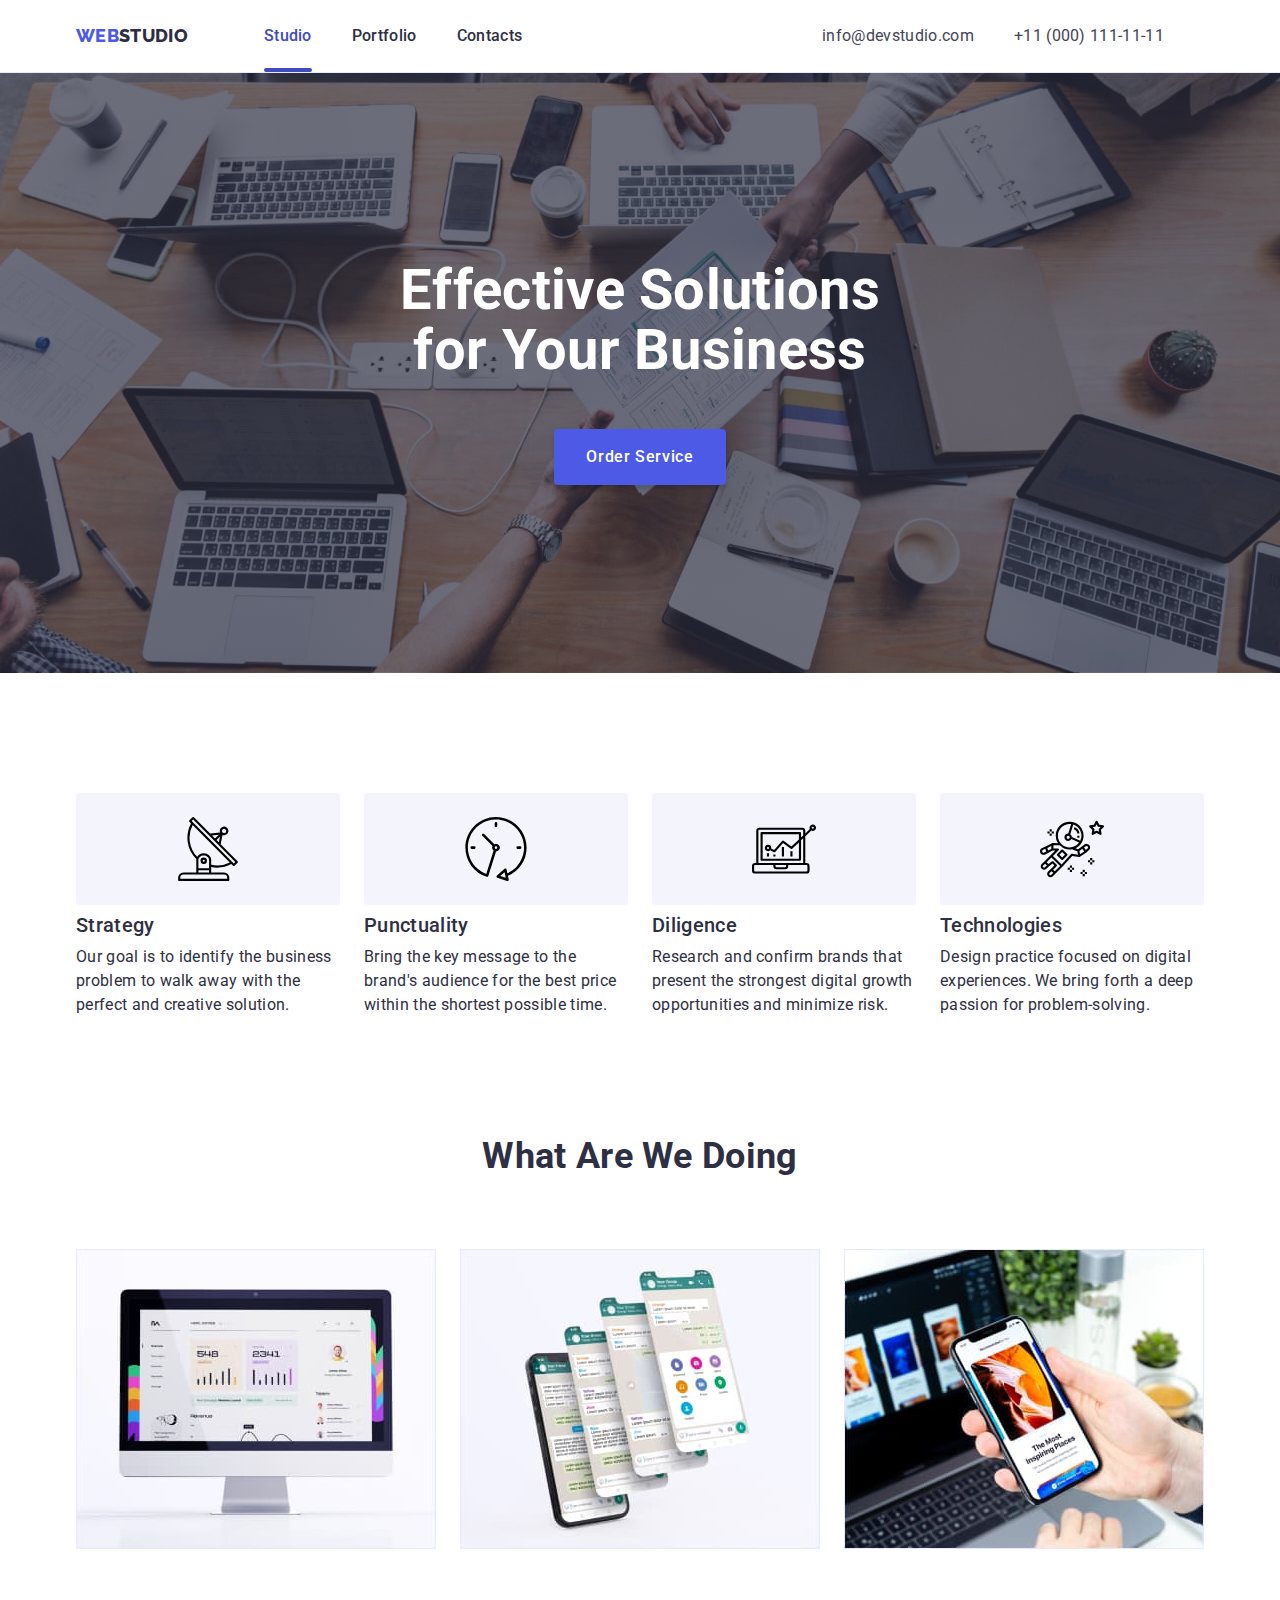
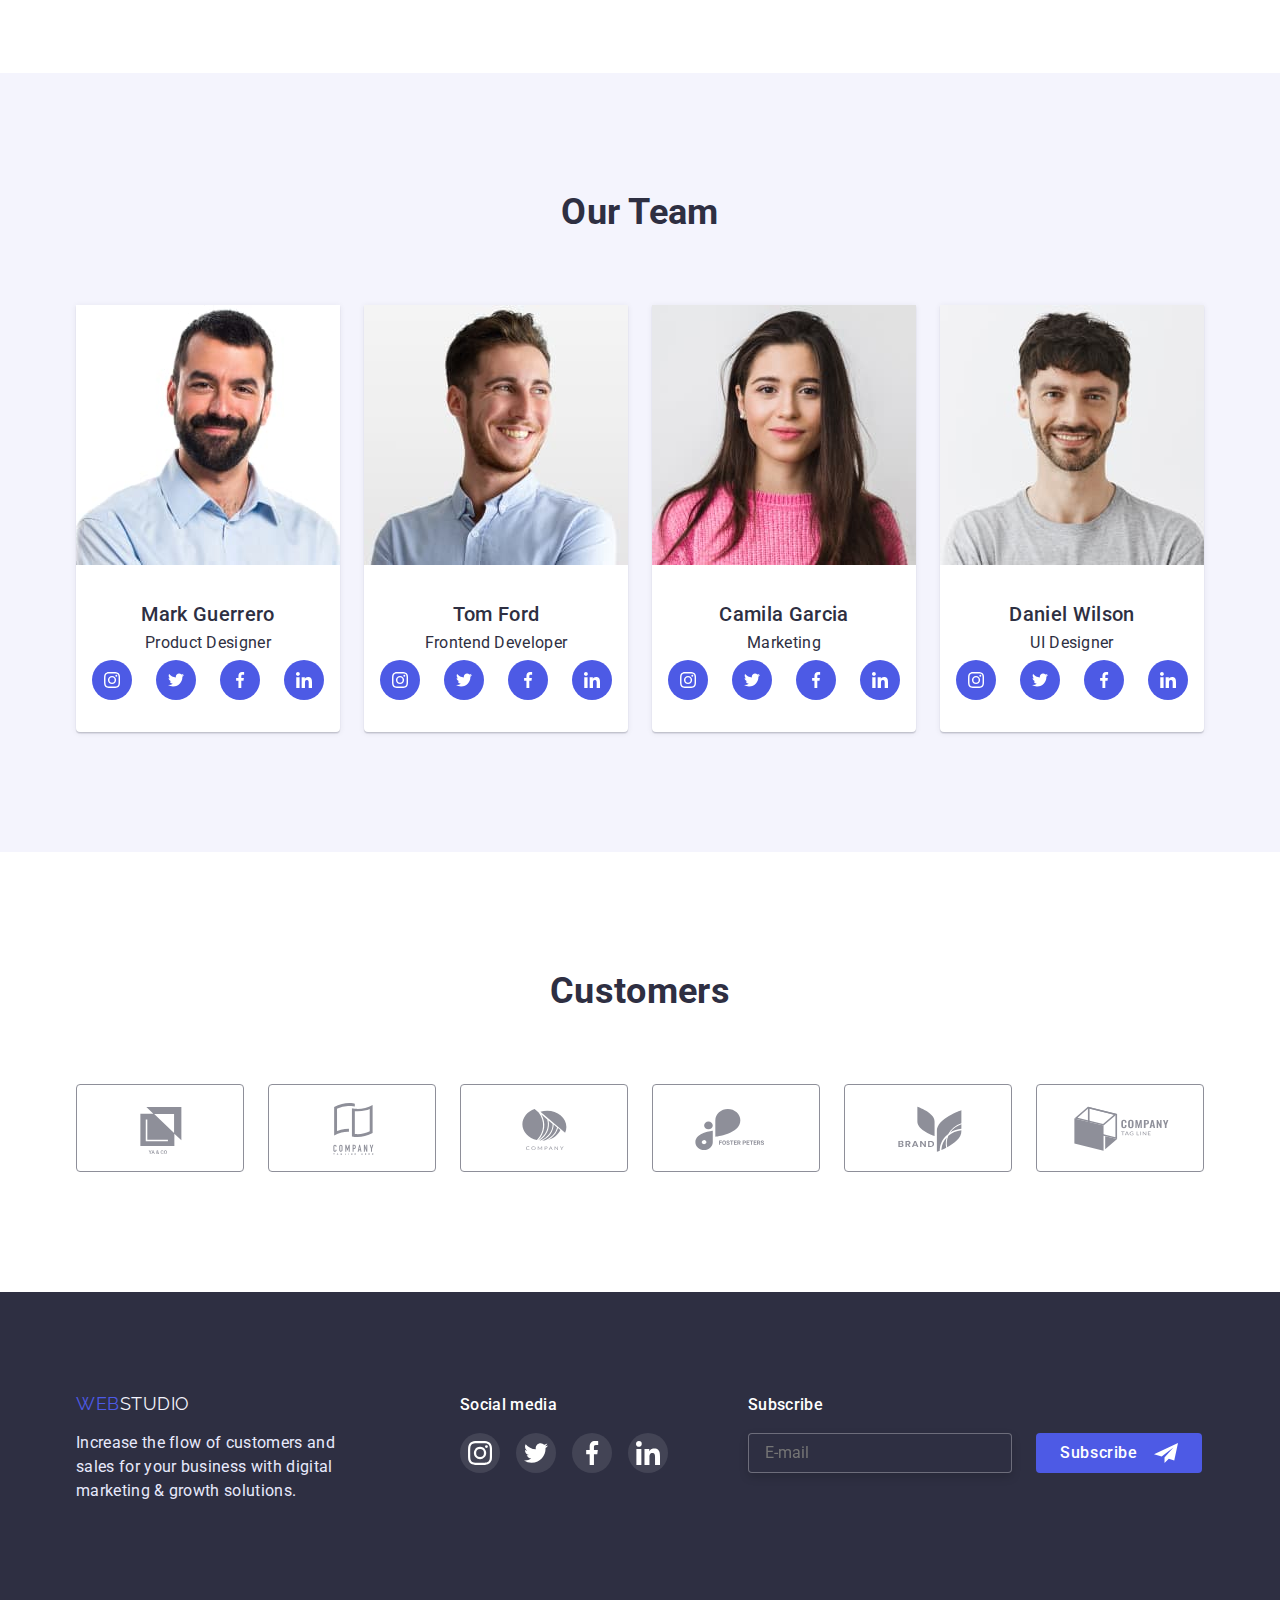
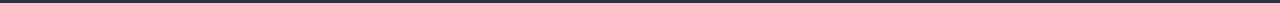
==== commit ef9adcde: "здав?)" ====
--- a/index.html
+++ b/index.html
@@ -437,57 +437,84 @@
             <!-- Footer Subscribe -->
             <div class="subscribe">
                 <p class="soc-text">Subscribe</p>
-                <div class="subscribe-input">
-                    <label for="Subscribe"></label>
-                    <input type="text" name="Subscribe" placeholder="E-mail">
+                <form class="subscribe-input">
+                    <label class="form-email">
+                        <input class="form-email-input" type="email" name="Subscribe" placeholder="E-mail" required>
+                    </label>
+
                     <button class="subscribe-btn" type="submit">Subscribe
                         <svg class="svg-tg" width="24px" height="24px">
                             <use href="./images/icons.svg#icon-tg"></use>
                         </svg>
                     </button>
-                </div>
+                </form>
+
             </div>
         </div>
     </footer>
     <!-- modal window -->
     <div data-modal class="backdrop-modal is-hidden">
         <div class="modal">
+
             <button data-modal-close class="modal-btn" type="button">
                 <svg class="modal-icon" width="8" height="8">
                     <use href="./images/icons.svg#close"></use>
                 </svg>
             </button>
+
             <p class="modal-title">Leave your contacts and we will call you back</p>
-           
-            <ul class="input-modal point">
-                <li>
-                    <label for="name">
-                        <input type="text" name="name" placeholder="Name">
-                    </label>
-                </li>
-                <li>
-                    <label for="phone">
-                        <input type="tel" name="phone" placeholder="Phone">
-                    </label>
-                </li>
-                <li>
-                    <label for="mail">
-                        <input type="email" name="mail" placeholder="Email">
-                    </label>
-                </li>
-                <li>
-                    <label for="comment">
-                        <input type="text" name="comment" placeholder="Comment">
-                    </label>
-                </li>
-            </ul>
-
-            <label for="checkbox">I accept the terms and conditions of the Privacy Policy
-                <input type="checkbox" name="checkbox">
-            </label>
-
-            <button class="send-btn" type="submit">Send</button>
-            
+
+            <form class="form-modal">
+                <label class="form-modal-input">
+                    <span class="form-input modal-name">Name</span>
+                    <span class="form-input-wrap">
+                        <input class="input-modal" type="text" name="user_name" required pattern="[a-zA-Zа-яА-Я]+"
+                            minlength="2">
+                        <svg class="form-icon" width="18" height="18">
+                            <use href="./images/icons.svg#icon-person"></use>
+                        </svg>
+                    </span>
+                </label>
+
+                <label class="form-modal-input">
+                    <span class="form-input">Phone</span>
+                    <span class="form-input-wrap">
+                        <input class="input-modal" type="tel" name="user_phone" required
+                            pattern="[0-9]{3}[0-9]{3}[0-9]{2}[0-9]{2}" title="xxx-xxx-xx-xx">
+                        <svg class="form-icon" width="18" height="24">
+                            <use href="./images/icons.svg#icon-phone"></use>
+                        </svg>
+                    </span>
+                </label>
+
+                <label class="form-modal-input">
+                    <span class="form-input">Email</span>
+                    <span class="form-input-wrap">
+                        <input class="input-modal" type="email" name="user_email" required>
+                        <svg class="form-icon" width="18" height="24">
+                            <use href="./images/icons.svg#icon-email"></use>
+                        </svg>
+                    </span>
+                </label>
+
+                <label class="form-modal-input">
+                    <span class="form-input-message">Comment</span>
+                    <textarea class="form-text" name="user_message" placeholder="Text input"></textarea>
+                </label>
+
+                <label class="modal-check" for="user_policy">
+                    <input class="modal-form-checkbox hidden-vis" type="checkbox" name="user_policy" id="user_policy">
+                    <span class="modal-checkbox-hid">
+                        <svg class="modal-checkbox-icon" width="10" height="8">
+                            <use href="./images/icons.svg#icon-Vector"></use>
+                        </svg>
+                    </span>
+                    I accept the terms and conditions of the&nbsp;
+                    <a class="policy-link" href="#">Privacy Policy</a>
+                </label>
+
+                <button class="send-btn" type="submit">Send</button>
+            </form>
         </div>
     </div>
     <script src="./js/modal.js"></script>
--- a/css/styles.css
+++ b/css/styles.css
@@ -40,8 +40,7 @@
 /* контейнер задає область контенту */
 .container {
     width: 1158px;
-    padding-left: 15px;
-    padding-right: 15px;
+    padding: 0 15px;
     margin-left: auto;
     margin-right: auto;
 }
@@ -50,6 +49,19 @@
 .point {
     text-decoration: none;
     list-style-type: none;
+}
+
+.hidden-vis {
+    position: absolute;
+    width: 1px;
+    height: 1px;
+    margin: -1px;
+    border: 0;
+    padding: 0;
+    white-space: nowrap;
+    clip-path: inset(100%);
+    clip: rect(0 0 0 0);
+    overflow: hidden;
 }
 
 /* header */
@@ -235,7 +247,7 @@
     line-height: 1.11;
     text-align: center;
     text-transform: capitalize;
-    margin-bottom: 60px;
+    margin-bottom: 72px;
 }
 
 .section {
@@ -331,6 +343,7 @@
 /* customers */
 .customers-list {
     display: flex;
+    gap: 24px;
 }
 
 .customers-items {
@@ -371,30 +384,39 @@
 }
 
 .footer-text {
-    color: var(--white-color);
+    color: #E7E9FC;
     font-size: 16px;
     line-height: 1.5;
     letter-spacing: 0.02em;
     width: 264px;
 }
 
+.logo-footer {
+    margin-right: 120px;
+}
+
 .logo-foot {
     font-family: "Raleway", sans-serif;
-    font-weight: 800;
     font-size: 18px;
-    line-height: 1.33;
+    line-height: 1.3;
     color: var(--logo-btn-color);
     text-transform: uppercase;
     margin-bottom: 16px;
     display: block;
+    letter-spacing: 0.03em;
 }
 
 .cont-foot {
     display: flex;
-    gap: 80px;
+    align-items: baseline;
 }
 
 /* footer social */
+
+.foot-link {
+    margin-right: 80px;
+}
+
 .foot-soc {
     color: var(--white-color);
     margin-bottom: 16px;
@@ -406,12 +428,14 @@
 
 .soc-text {
     color: var(--white-color);
-    margin-bottom: 20px;
+    font-weight: 500;
+    line-height: 1.5;
+    margin-bottom: 16px;
 }
 
 .foot-list {
     display: flex;
-    gap: 20px;
+    gap: 16px;
     float: left;
 }
 
@@ -439,6 +463,65 @@
 }
 
 
+.subscribe {
+    display: block;
+}
+
+.subscribe-input {
+    display: flex;
+    align-items: flex-start;
+    justify-content: center;
+}
+
+.form-email {
+    margin-right: 24px;
+    width: 264px;
+}
+
+.form-email-input {
+    border: 1px solid rgba(255, 255, 255, 0.3);
+    filter: drop-shadow(0px 4px 4px rgba(0, 0, 0, 0.15));
+    border-radius: 4px;
+    color: var(--white-color);
+    background-color: var(--primary-text-color);
+    width: 100%;
+    padding: 7px 16px;
+    line-height: 1.5;
+
+}
+
+.subscribe-btn {
+    background-color: var(--logo-btn-color);
+    color: var(--white-color);
+    font-weight: 500;
+    line-height: 1.5;
+    letter-spacing: 0.04em;
+    cursor: pointer;
+    border-radius: 4px;
+    border: none;
+    gap: 16px;
+    min-width: 165px;
+    padding: 8px 24px;
+    display: flex;
+    text-align: center;
+    align-items: center;
+    transition-duration: 250ms;
+    transition-property: background,
+        box-shadow;
+    transition-timing-function: cubic-bezier(0.4, 0, 0.2, 1);
+}
+
+.subscribe-btn:hover,
+.subscribe-btn:focus {
+    background: var(--hover-focus-color);
+    box-shadow: 0px 1px 6px rgba(46, 47, 66, 0.08);
+    border-radius: 4px;
+    letter-spacing: 0.04em;
+}
+
+.svg-tg {
+    fill: var(--white-color)
+}
 
 
 /* portfolio*/
@@ -575,15 +658,178 @@
 }
 
 .modal {
-    position: relative;
+    position: absolute;
     top: 50%;
     left: 50%;
     transform: translate(-50%, -50%);
+    padding: 72px 24px 24px;
     width: 408px;
-    min-height: 576px;
+    min-height: 584px;
     background: #FCFCFC;
     box-shadow: 0px 1px 1px rgba(0, 0, 0, 0.14), 0px 1px 3px rgba(0, 0, 0, 0.12), 0px 2px 1px rgba(0, 0, 0, 0.2);
     border-radius: 4px;
+}
+
+.form-modal-input {
+    display: block;
+}
+
+.modal-title {
+    display: block;
+    text-align: center;
+    margin-bottom: 14px;
+    color: #2E2F42;
+    font-weight: 500;
+    line-height: 1.5;
+}
+
+.form-modal-input+.form-modal-input {
+    margin-top: 8px;
+}
+
+.form-input {
+    display: block;
+    color: #8E8F99;
+    margin-bottom: 4px;
+    font-size: 12px;
+    line-height: 1.16;
+    letter-spacing: 0.01em;
+}
+
+.form-input.modal-name {
+    letter-spacing: 0.04em;
+    line-height: 1.33;
+}
+
+.form-input-wrap {
+    position: relative;
+    display: block;
+}
+
+.form-icon {
+    position: absolute;
+    top: 50%;
+    left: 16px;
+    transform: translateY(-50%);
+    fill: var(--primary-text-color);
+    transition: fill 250ms cubic-bezier(0.4, 0, 0.2, 1);
+}
+
+
+
+.input-modal {
+    padding-left: 38px;
+    padding-right: 38px;
+    font-size: 14px;
+    line-height: 1.5;
+    height: 40px;
+}
+
+.input-modal:focus,
+.form-input-message:focus {
+    border: 1px solid var(--logo-btn-color);
+    outline: transparent;
+}
+
+.input-modal:focus+.form-icon {
+    fill: var(--logo-btn-color);
+}
+
+.form-input-message {
+    display: block;
+    margin-bottom: 4px;
+    font-size: 12px;
+    line-height: 1.16;
+    letter-spacing: 0.01em;
+    color: #8E8F99;
+}
+
+.form-text::placeholder {
+    font-size: 12px;
+    line-height: 1.33;
+    letter-spacing: 0.04em;
+    color: rgba(117, 117, 117, 0.5)
+}
+
+.form-text {
+    display: block;
+    height: 120px;
+    width: 360px;
+    padding: 8px 16px;
+    resize: none;
+    font-size: 14px;
+    line-height: 1.5;
+    transition: border 250ms cubic-bezier(0.4, 0, 0.2, 1);
+}
+
+.input-modal {
+    width: 100%;
+    border: 1px solid rgba(33, 33, 33, 0.2);
+    border-radius: 4px;
+    transition: border 250ms cubic-bezier(0.4, 0, 0.2, 1);
+}
+
+.modal-checkbox-hid {
+    display: flex;
+    align-items: center;
+    justify-content: center;
+    width: 16px;
+    height: 16px;
+    border: 1.25px solid var(--primary-text-color);
+    border-radius: 2px;
+    margin-right: 8px;
+    cursor: pointer;
+    transition: border-color 250ms cubic-bezier(0.4, 0, 0.2, 1), background-color 250ms cubic-bezier(0.4, 0, 0.2, 1);
+}
+
+.modal-checkbox-icon {
+    opacity: 0;
+}
+
+.modal-check {
+    display: flex;
+    align-items: center;
+    margin-bottom: 24px;
+    margin-top: 16px;
+
+    font-size: 12px;
+    line-height: 1.33;
+    letter-spacing: 0.04em;
+    color: #757575;
+}
+
+.modal-form-checkbox:checked+.modal-checkbox-hid {
+    border-color: var(--hover-focus-color);
+    border-color: #404BBF;
+}
+
+.modal-form-checkbox:checked+.modal-checkbox-hid>.modal-checkbox-icon {
+    opacity: 1;
+}
+
+.modal-form-checkbox:focus+.modal-checkbox-hid {
+    border-color: var(--hover-focus-color);
+}
+
+.policy-link {
+    color: var(--logo-btn-color);
+}
+
+.send-btn {
+    display: block;
+    margin-left: auto;
+    margin-right: auto;
+    min-width: 169px;
+    padding: 16px 32px;
+    background: var(--logo-btn-color);
+    box-shadow: 0px 4px 4px rgba(0, 0, 0, 0.15);
+    border: none;
+    border-radius: 4px;
+    font-weight: 500;
+    line-height: 1.5;
+    letter-spacing: 0.04em;
+    color: var(--white-color);
+    cursor: pointer;
 }
 
 .modal-btn {
@@ -600,92 +846,4 @@
     border-radius: 50%;
     background: #E7E9FC;
     border: 1px solid rgba(0, 0, 0, 0.1);
-}
-
-.subscribe-input {
-    display: flex;
-}
-
-.subscribe-input [name=Subscribe] {
-    border: 1px solid rgba(255, 255, 255, 0.3);
-    filter: drop-shadow(0px 4px 4px rgba(0, 0, 0, 0.15));
-    border-radius: 4px;
-    background-color: var(--primary-text-color);
-    width: 264px;
-    height: 40px;
-    padding-left: 16px;
-}
-
-.subscribe-btn {
-    position: relative;
-    background-color: var(--logo-btn-color);
-    color: var(--white-color);
-    font-family: 'Roboto',
-        sans-serif;
-    font-weight: 500;
-    font-size: 16px;
-    line-height: 1.5;
-    letter-spacing: 0.04em;
-    cursor: pointer;
-    box-shadow: 0px 4px 4px rgba(0, 0, 0, 0.15);
-    border-radius: 4px;
-    border: none;
-    width: 165px;
-    height: 40px;
-    padding-right: 54px;
-    margin-left: 24px;
-    display: flex;
-    justify-content: center;
-    align-items: center;
-    transition-duration: 250ms;
-    transition-property: background,
-        box-shadow;
-    transition-timing-function: cubic-bezier(0.4, 0, 0.2, 1);
-}
-
-.subscribe-btn:hover,
-.subscribe-btn:focus {
-    background: var(--hover-focus-color);
-    box-shadow: 0px 1px 6px rgba(46, 47, 66, 0.08);
-    border-radius: 4px;
-    letter-spacing: 0.04em;
-}
-
-.svg-tg {
-    position: absolute;
-    top: 8px;
-    right: 24px;
-}
-
-.send-btn {
-    position: relative;
-    background-color: var(--logo-btn-color);
-    color: var(--white-color);
-    font-family: 'Roboto',
-        sans-serif;
-    font-weight: 500;
-    font-size: 16px;
-    line-height: 1.5;
-    letter-spacing: 0.04em;
-    cursor: pointer;
-    box-shadow: 0px 4px 4px rgba(0, 0, 0, 0.15);
-    border-radius: 4px;
-    border: none;
-    width: 169px;
-    height: 56px;
-    display: flex;
-    justify-content: center;
-    align-items: center;
-    transition-duration: 250ms;
-    transition-property: background,
-        box-shadow;
-    transition-timing-function: cubic-bezier(0.4, 0, 0.2, 1);
-}
-
-.send-btn:hover,
-.send-btn:focus {
-    background: var(--hover-focus-color);
-    box-shadow: 0px 1px 6px rgba(46, 47, 66, 0.08);
-    border-radius: 4px;
-    letter-spacing: 0.04em;
 }